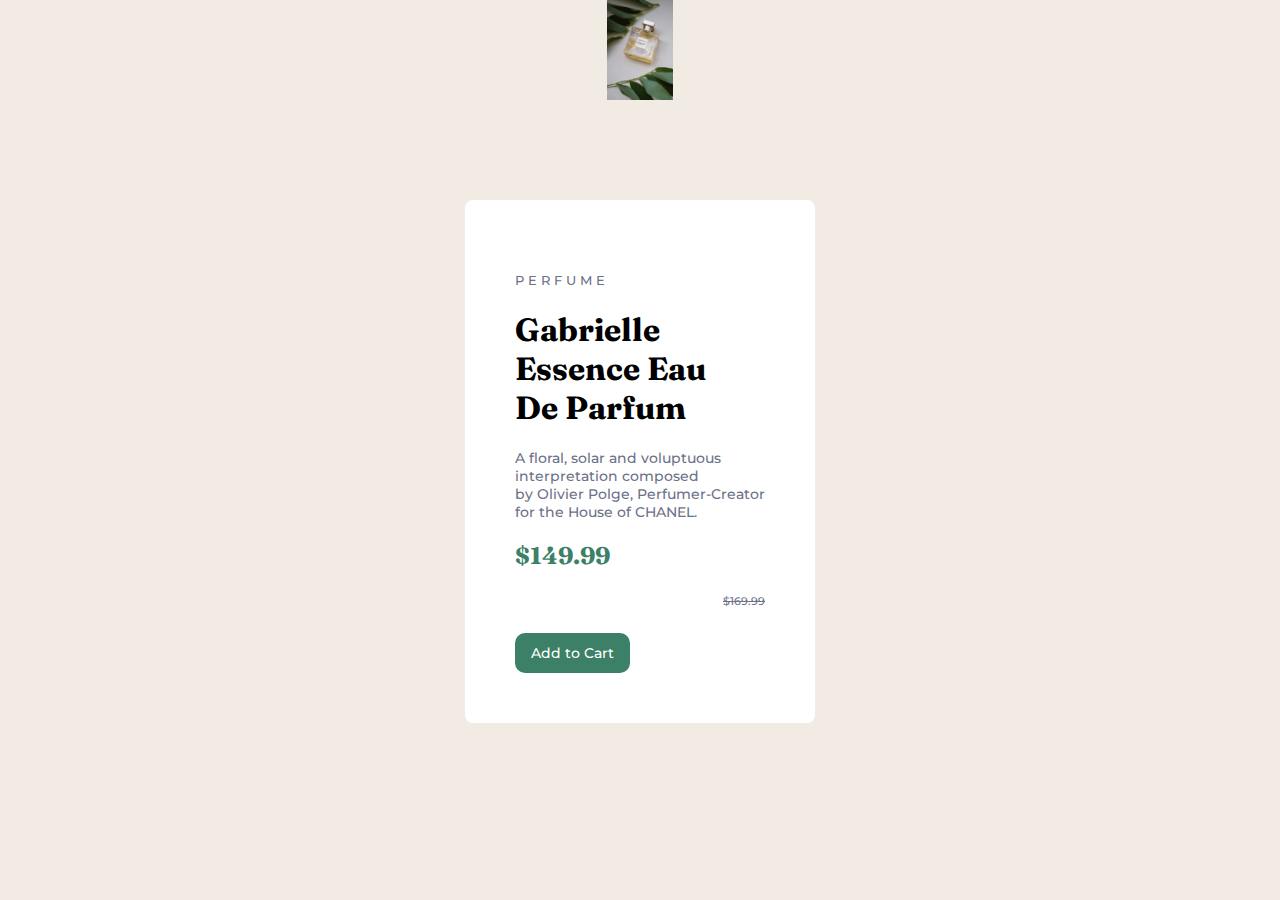
==== index.html @ 162335ca "organization" ====
<!DOCTYPE html>
<html lang="en">

<head>
  <meta charset="UTF-8">
  <meta name="viewport" content="width=device-width, initial-scale=1.0">
  <!-- displays site properly based on user's device -->
  <link rel="stylesheet" href="style.css" />

  <link rel="icon" type="image/png" sizes="32x32" href="./images/favicon-32x32.png">
  <title>Frontend Mentor | Product preview card component</title>
</head>

<body>
  <img src="images/image-product-desktop.jpg" alt="Imagem Promocional de um Eau De Parfum" height="100" align="left" />
  <header>
    <h5>P E R F U M E</h5>
    <h1>Gabrielle <br> Essence Eau <br> De Parfum</h1>
    <p>
      A floral, solar and voluptuous <br> interpretation composed <br> by Olivier Polge,
      Perfumer-Creator <br> for the House of CHANEL.
    </p>
    <h2>$149.99</h2>
    <h6><s>$169.99</s></h6>
    <button>Add to Cart</button>
  </header>

</body>

</html>

<!--<div class="attribution">
  Challenge by <a href="https://www.frontendmentor.io?ref=challenge" target="_blank">Frontend Mentor</a>.
  Coded by <a href="#">Your Name Here</a>.
</div>
.attribution {
      font-size: 11px;
      text-align: center;
    }

    .attribution a {
      color: hsl(228, 45%, 44%);
    }
---- style.css ----
@import url("https://fonts.googleapis.com/css2?family=Fraunces:opsz,wght@9..144,700&family=Montserrat:wght@500;700&display=swap");
html,
body {
  background-color: hsl(30, 38%, 92%);
  width: 100%;
  height: 100%;
  margin: 0;
  border: 0;
}
body {
  display: flex;
  align-items: center;
  flex-direction: column;
}
header {
  font-family: "Fraunces", serif;
  font-weight: 700;
  padding: 50px 50px;
  border-radius: 8px;
  background-color: #ffffff;
  margin-top: 100px;
  margin-bottom: 30px;
}
p {
  font-size: 14px;
  font-family: "Montserrat", sans-serif;
  font-weight: 500;
  color: hsl(228, 12%, 48%);
}
h2 {
  font-family: "Fraunces", serif;
  font-weight: 700;
  color: hsl(158, 36%, 37%);
}
h5 {
  text-align: left;
  font-family: "Montserrat", sans-serif;
  font-weight: 500;
  color: hsl(228, 12%, 48%);
}
h6 {
  text-align: right;
  font-family: "Montserrat", sans-serif;
  font-weight: 500;
  color: hsl(228, 12%, 48%);
}
button {
  background-color: hsl(158, 36%, 37%);
  border-radius: 10px;
  border-style: none;
  box-sizing: border-box;
  color: #ffffff;
  cursor: pointer;
  display: inline-block;
  font-family: "Montserrat", sans-serif;
  font-size: 14px;
  font-weight: 500;
  height: 40px;
  padding: 10px 16px;
  position: relative;
  text-align: center;
}
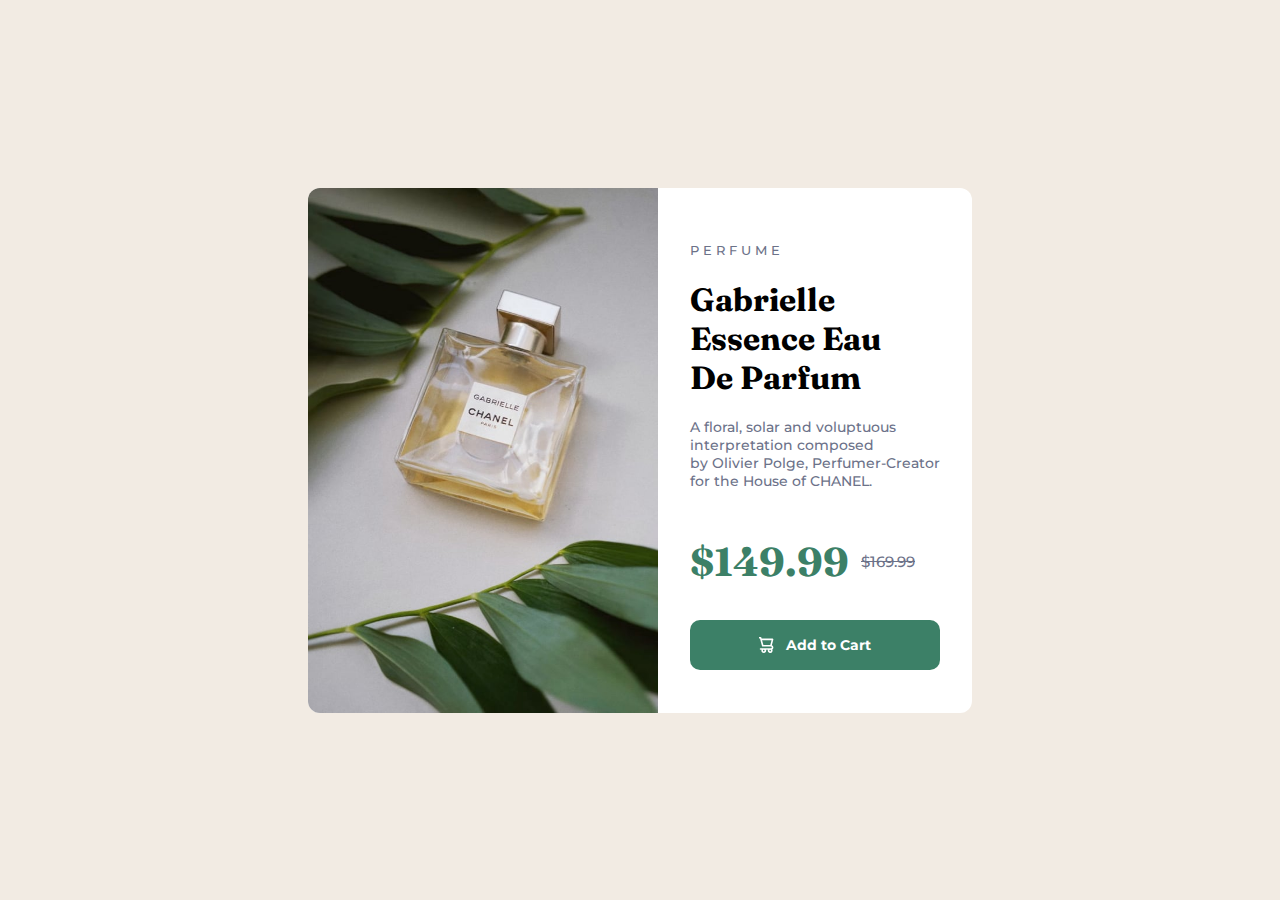
==== commit a171ee6b: "Correção de itens" ====
--- a/index.html
+++ b/index.html
@@ -8,22 +8,27 @@
   <link rel="stylesheet" href="style.css" />
 
   <link rel="icon" type="image/png" sizes="32x32" href="./images/favicon-32x32.png">
+
   <title>Frontend Mentor | Product preview card component</title>
 </head>
 
 <body>
-  <img src="images/image-product-desktop.jpg" alt="Imagem Promocional de um Eau De Parfum" height="100" align="left" />
-  <header>
-    <h5>P E R F U M E</h5>
-    <h1>Gabrielle <br> Essence Eau <br> De Parfum</h1>
-    <p>
-      A floral, solar and voluptuous <br> interpretation composed <br> by Olivier Polge,
-      Perfumer-Creator <br> for the House of CHANEL.
-    </p>
-    <h2>$149.99</h2>
-    <h6><s>$169.99</s></h6>
-    <button>Add to Cart</button>
-  </header>
+  <div id="caixa">
+    <img id="perfume" src="images/image-product-desktop.jpg" alt="Imagem Promocional de um Eau De Parfum" />
+    <header>
+      <h5>P E R F U M E</h5>
+      <h1>Gabrielle <br> Essence Eau <br> De Parfum</h1>
+      <p>
+        A floral, solar and voluptuous <br> interpretation composed <br> by Olivier Polge,
+        Perfumer-Creator <br> for the House of CHANEL.
+      </p>
+      <div id="precos">
+        <h2>$149.99</h2>
+        <h6><s>$169.99</s></h6>
+      </div>
+      <button><img id="carrinho" src="images/icon-cart.svg" alt="Imagem de um carrinho de Supermercado" />Add to Cart</button>
+    </header>  
+  </div>
 
 </body>
 
--- a/style.css
+++ b/style.css
@@ -10,16 +10,34 @@
 body {
   display: flex;
   align-items: center;
-  flex-direction: column;
+  justify-content: center;
+}
+#precos {
+  align-items: center;
+  display: flex;
+}
+#precos h6 {
+  margin-left: 12px;
+}
+#caixa {
+  border-radius: 12px;
+  background-color: #ffffff;
+  display: flex;
+}
+#caixa #perfume {
+  border-radius: 12px 0px 0px 12px;
+  height: 100%;
+  width: 350px;
+  object-fit: cover;
+}
+#carrinho {
+  margin-right: 12px;
 }
 header {
   font-family: "Fraunces", serif;
   font-weight: 700;
-  padding: 50px 50px;
+  padding: 32px;
   border-radius: 8px;
-  background-color: #ffffff;
-  margin-top: 100px;
-  margin-bottom: 30px;
 }
 p {
   font-size: 14px;
@@ -31,6 +49,7 @@
   font-family: "Fraunces", serif;
   font-weight: 700;
   color: hsl(158, 36%, 37%);
+  font-size: 40px;
 }
 h5 {
   text-align: left;
@@ -39,6 +58,7 @@
   color: hsl(228, 12%, 48%);
 }
 h6 {
+  font-size: 15px;
   text-align: right;
   font-family: "Montserrat", sans-serif;
   font-weight: 500;
@@ -51,12 +71,15 @@
   box-sizing: border-box;
   color: #ffffff;
   cursor: pointer;
-  display: inline-block;
+  display: flex;
   font-family: "Montserrat", sans-serif;
   font-size: 14px;
-  font-weight: 500;
-  height: 40px;
+  font-weight: 700;
+  height: 50px;
   padding: 10px 16px;
   position: relative;
   text-align: center;
+  width: 100%;
+  align-items: center;
+  justify-content: center;
 }
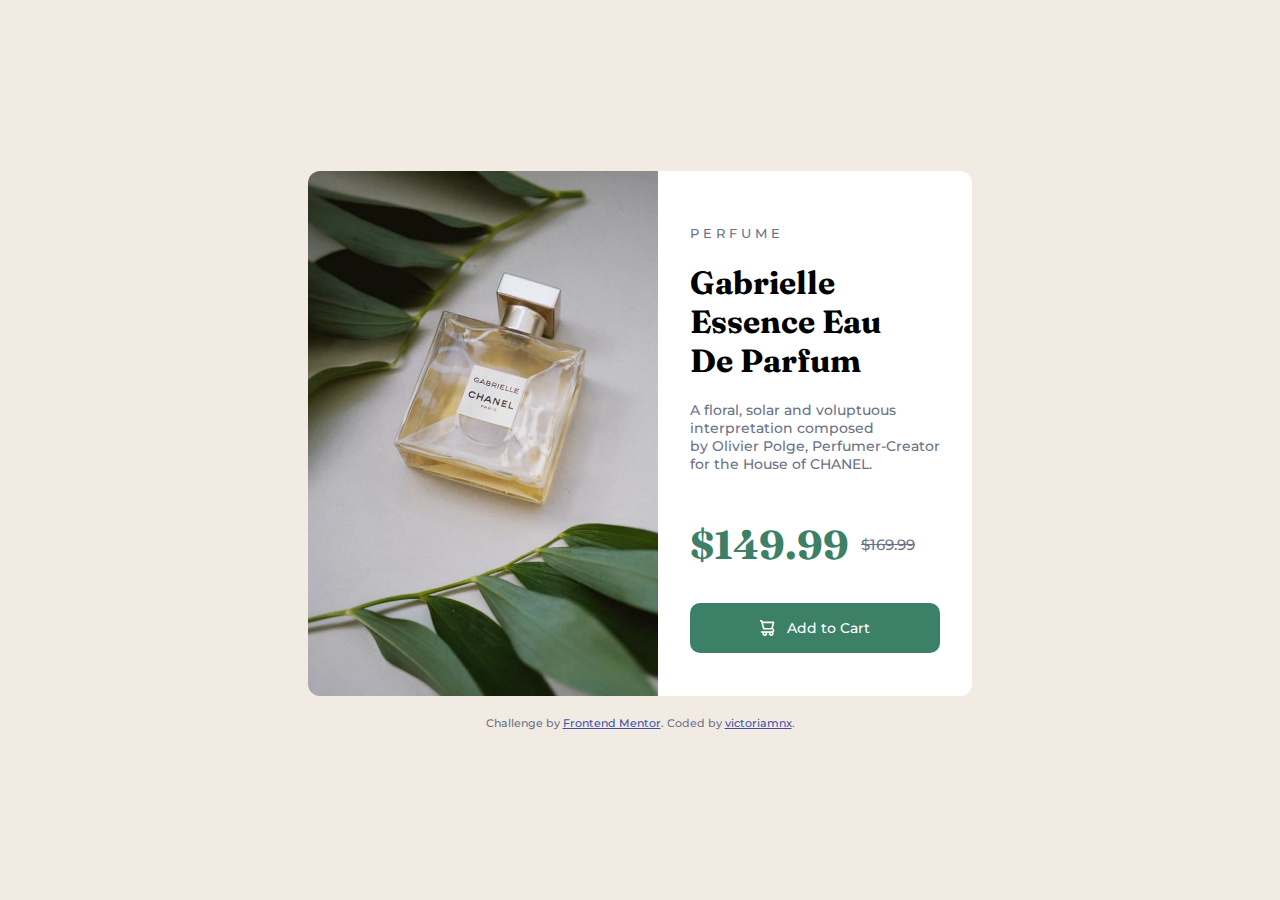
==== commit 76e25af3: "new organization" ====
--- a/index.html
+++ b/index.html
@@ -9,12 +9,13 @@
 
   <link rel="icon" type="image/png" sizes="32x32" href="./images/favicon-32x32.png">
 
-  <title>Frontend Mentor | Product preview card component</title>
+  <title>Frontend Mentor | Product Preview Card Component</title>
+
 </head>
 
 <body>
   <div id="caixa">
-    <img id="perfume" src="images/image-product-desktop.jpg" alt="Imagem Promocional de um Eau De Parfum" />
+    <img id="perfume" src="images/image-product-desktop.jpg" alt="Gabrielle Eau De Parfum" />
     <header>
       <h5>P E R F U M E</h5>
       <h1>Gabrielle <br> Essence Eau <br> De Parfum</h1>
@@ -26,23 +27,15 @@
         <h2>$149.99</h2>
         <h6><s>$169.99</s></h6>
       </div>
-      <button><img id="carrinho" src="images/icon-cart.svg" alt="Imagem de um carrinho de Supermercado" />Add to Cart</button>
-    </header>  
+      <button><img id="carrinho" src="images/icon-cart.svg" alt="Carrinho de Supermercado" />Add to Cart</button>
+    </header>
   </div>
-
+  <footer class="attribution">
+    <span>Challenge by&nbsp;</span>
+    <a href="https://www.frontendmentor.io?ref=challenge" target="_blank">Frontend Mentor</a>
+    <span>. Coded by&nbsp;</span>
+    <a href="https://github.com/victoriamnx">victoriamnx</a>
+    <span>.</span>
 </body>
 
 </html>
-
-<!--<div class="attribution">
-  Challenge by <a href="https://www.frontendmentor.io?ref=challenge" target="_blank">Frontend Mentor</a>.
-  Coded by <a href="#">Your Name Here</a>.
-</div>
-.attribution {
-      font-size: 11px;
-      text-align: center;
-    }
-
-    .attribution a {
-      color: hsl(228, 45%, 44%);
-    }--- a/style.css
+++ b/style.css
@@ -1,6 +1,9 @@
 @import url("https://fonts.googleapis.com/css2?family=Fraunces:opsz,wght@9..144,700&family=Montserrat:wght@500;700&display=swap");
 html,
 body {
+  font-family: "Montserrat", sans-serif;
+  font-weight: 500;
+  color: hsl(228, 12%, 48%);
   background-color: hsl(30, 38%, 92%);
   width: 100%;
   height: 100%;
@@ -11,6 +14,7 @@
   display: flex;
   align-items: center;
   justify-content: center;
+  flex-direction: column;
 }
 #precos {
   align-items: center;
@@ -45,6 +49,11 @@
   font-weight: 500;
   color: hsl(228, 12%, 48%);
 }
+h1 {
+  font-family: "Fraunces", serif;
+  font-weight: 700;
+  color: hsl(0, 0%, 0%);
+}
 h2 {
   font-family: "Fraunces", serif;
   font-weight: 700;
@@ -74,7 +83,7 @@
   display: flex;
   font-family: "Montserrat", sans-serif;
   font-size: 14px;
-  font-weight: 700;
+  font-weight: 500;
   height: 50px;
   padding: 10px 16px;
   position: relative;
@@ -83,3 +92,15 @@
   align-items: center;
   justify-content: center;
 }
+button:hover {
+  background-color: hsl(158, 49%, 15%);
+}
+.attribution {
+  display: flex;
+  font-size: 11px;
+  text-align: center;
+  margin-top: 20px;
+}
+.attribution a {
+  color: hsl(228, 45%, 44%);
+}
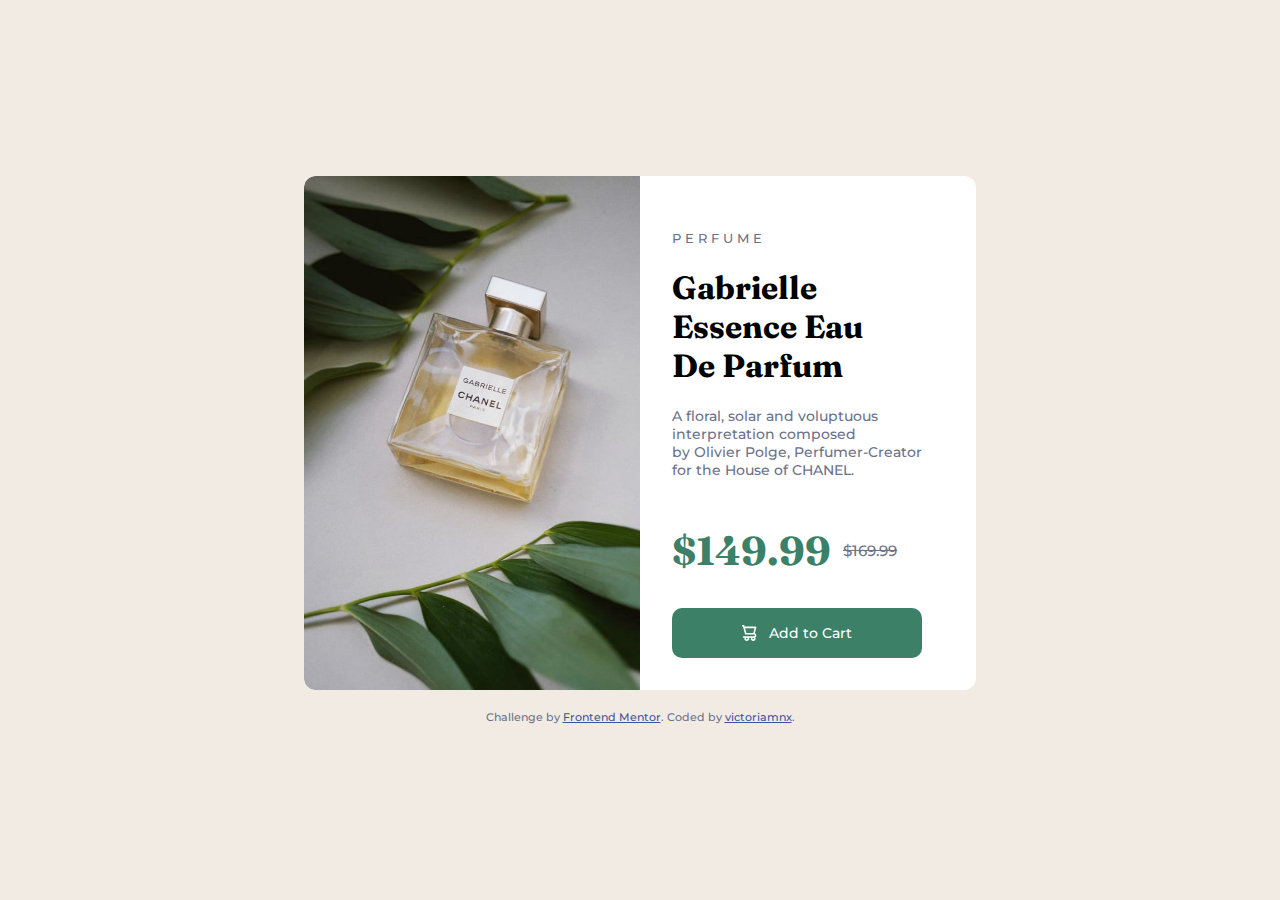
==== commit d9be7ff4: "fix: responsiveness" ====
--- a/index.html
+++ b/index.html
@@ -15,7 +15,10 @@
 
 <body>
   <div id="caixa">
-    <img id="perfume" src="images/image-product-desktop.jpg" alt="Gabrielle Eau De Parfum" />
+    <div id="imagens">
+    <img id="desktop" src="components/images/image-product-desktop.jpg" alt="Gabrielle Eau De Parfum" />
+    <img id="mobile" src="components/images/image-product-mobile.jpg" alt="Gabrielle Eau De Parfum" />
+    </div>
     <header>
       <h5>P E R F U M E</h5>
       <h1>Gabrielle <br> Essence Eau <br> De Parfum</h1>
@@ -27,7 +30,7 @@
         <h2>$149.99</h2>
         <h6><s>$169.99</s></h6>
       </div>
-      <button><img id="carrinho" src="images/icon-cart.svg" alt="Carrinho de Supermercado" />Add to Cart</button>
+      <button><img id="carrinho" src="components/images/icon-cart.svg" alt="Carrinho de Supermercado" />Add to Cart</button>
     </header>
   </div>
   <footer class="attribution">
--- a/style.css
+++ b/style.css
@@ -16,26 +16,36 @@
   justify-content: center;
   flex-direction: column;
 }
+#caixa {
+  background-color: #ffffff;
+  display: flex;
+  width: 672px;
+  border-radius: 12px;
+  overflow: hidden;
+}
+#caixa #imagens {
+  border-radius: 10px 0px 0px 10px;
+  display: flex;
+  width: 336px;
+  overflow: hidden;
+}
+#caixa #imagens #desktop {
+  display: block;
+  width: 336px;
+}
+#caixa #imagens #mobile {
+  display: none;
+  width: 336px;
+}
+#carrinho {
+  margin-right: 12px;
+}
 #precos {
   align-items: center;
   display: flex;
 }
 #precos h6 {
   margin-left: 12px;
-}
-#caixa {
-  border-radius: 12px;
-  background-color: #ffffff;
-  display: flex;
-}
-#caixa #perfume {
-  border-radius: 12px 0px 0px 12px;
-  height: 100%;
-  width: 350px;
-  object-fit: cover;
-}
-#carrinho {
-  margin-right: 12px;
 }
 header {
   font-family: "Fraunces", serif;
@@ -104,3 +114,18 @@
 .attribution a {
   color: hsl(228, 45%, 44%);
 }
+
+@media screen and (max-width: 692px) {
+  #caixa {
+    flex-direction: column;
+    width: 336px;
+  }
+
+  #caixa #imagens #desktop {
+    display: none;
+  }
+
+  #caixa #imagens #mobile {
+    display: block;
+  }
+}
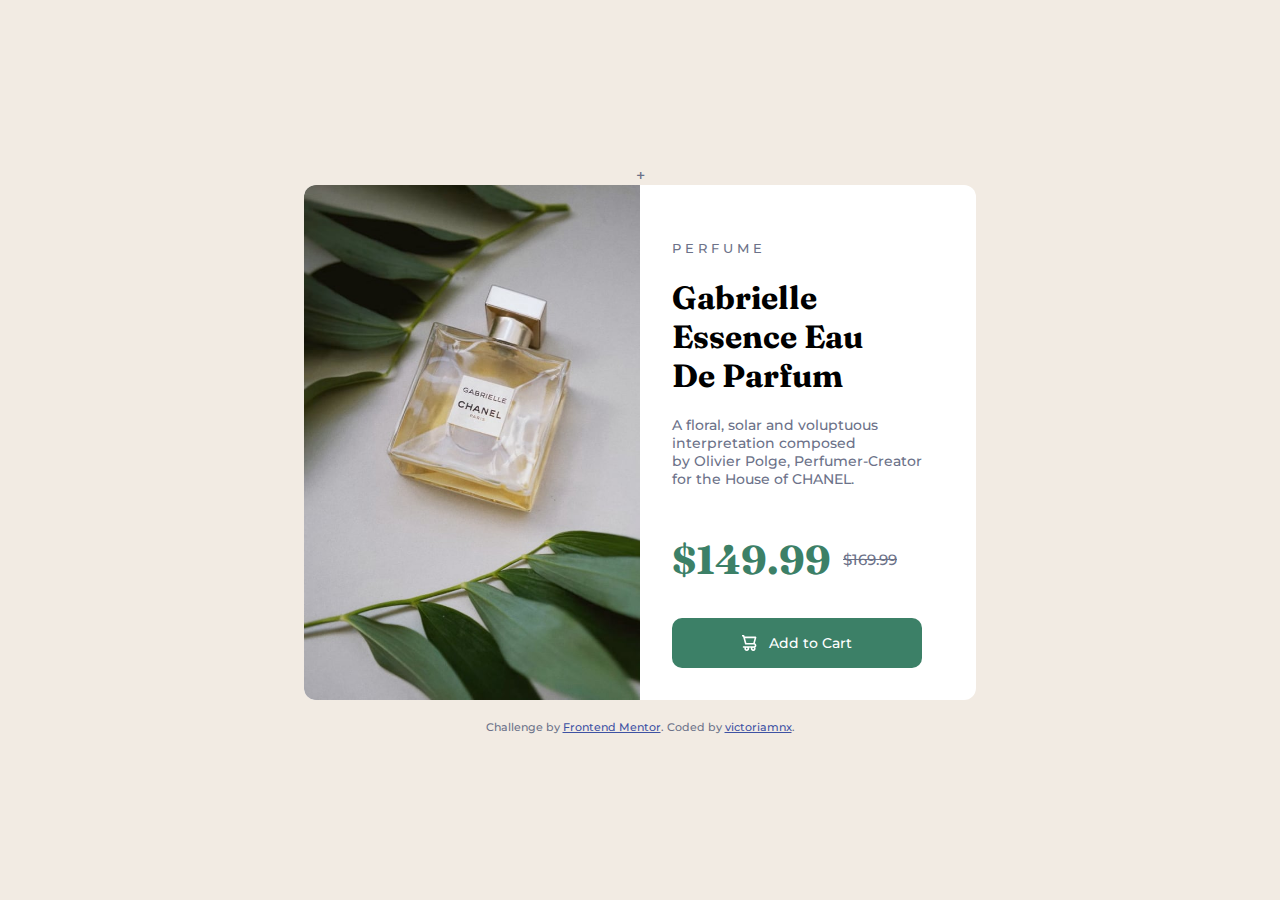
==== commit ef53e9f4: "Merge branch 'main' of https://github.com/victoriamnx/First-Challenge" ====
--- a/index.html
+++ b/index.html
@@ -4,10 +4,10 @@
 <head>
   <meta charset="UTF-8">
   <meta name="viewport" content="width=device-width, initial-scale=1.0">
-  <!-- displays site properly based on user's device -->
-  <link rel="stylesheet" href="style.css" />
+  <!-- displays site properly based on user's device -->+
 
   <link rel="icon" type="image/png" sizes="32x32" href="./images/favicon-32x32.png">
+  <link rel="stylesheet" href="style.css" />
 
   <title>Frontend Mentor | Product Preview Card Component</title>
 
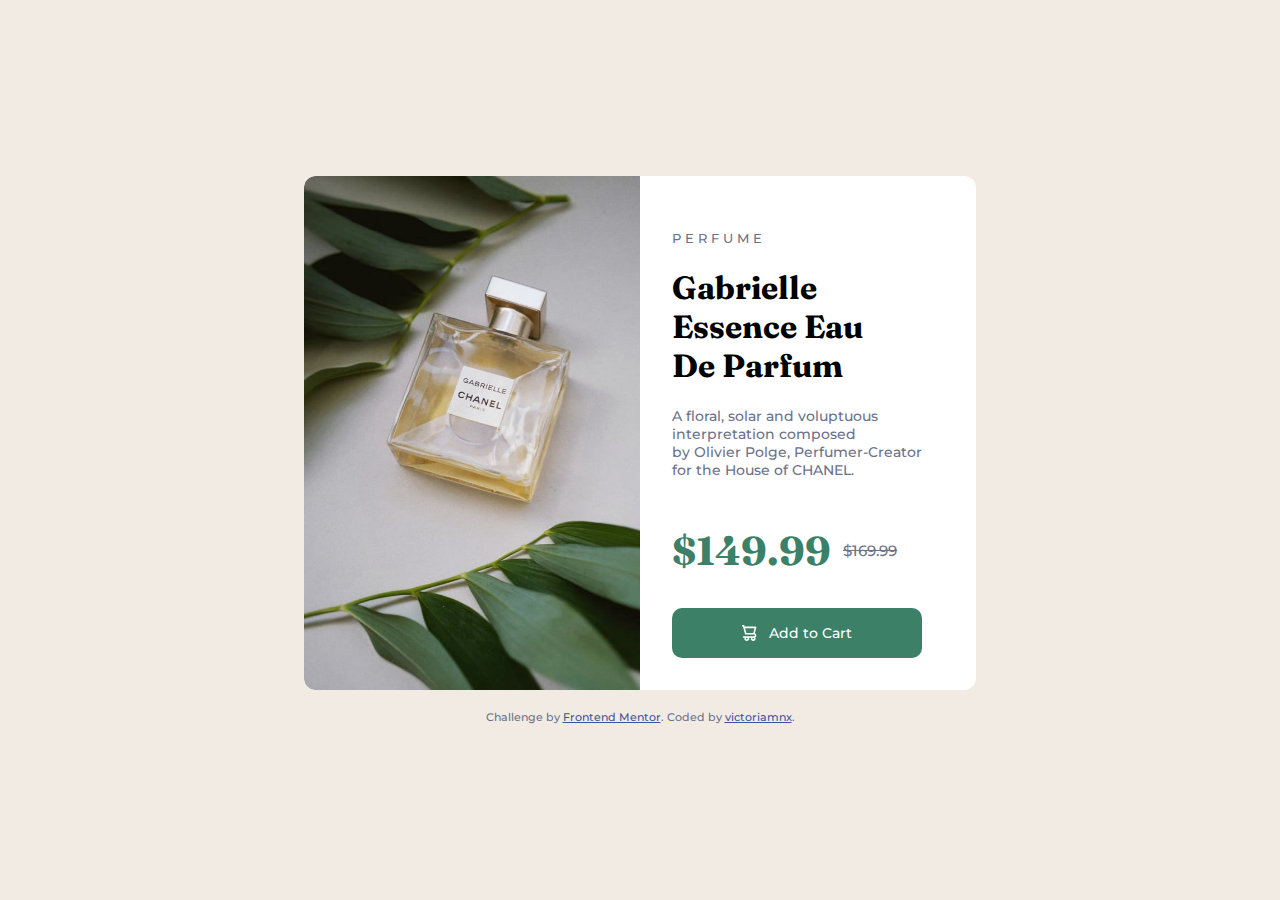
==== commit b7e3d681: "fix: index" ====
--- a/index.html
+++ b/index.html
@@ -4,7 +4,7 @@
 <head>
   <meta charset="UTF-8">
   <meta name="viewport" content="width=device-width, initial-scale=1.0">
-  <!-- displays site properly based on user's device -->+
+  <!-- displays site properly based on user's device -->
 
   <link rel="icon" type="image/png" sizes="32x32" href="./images/favicon-32x32.png">
   <link rel="stylesheet" href="style.css" />
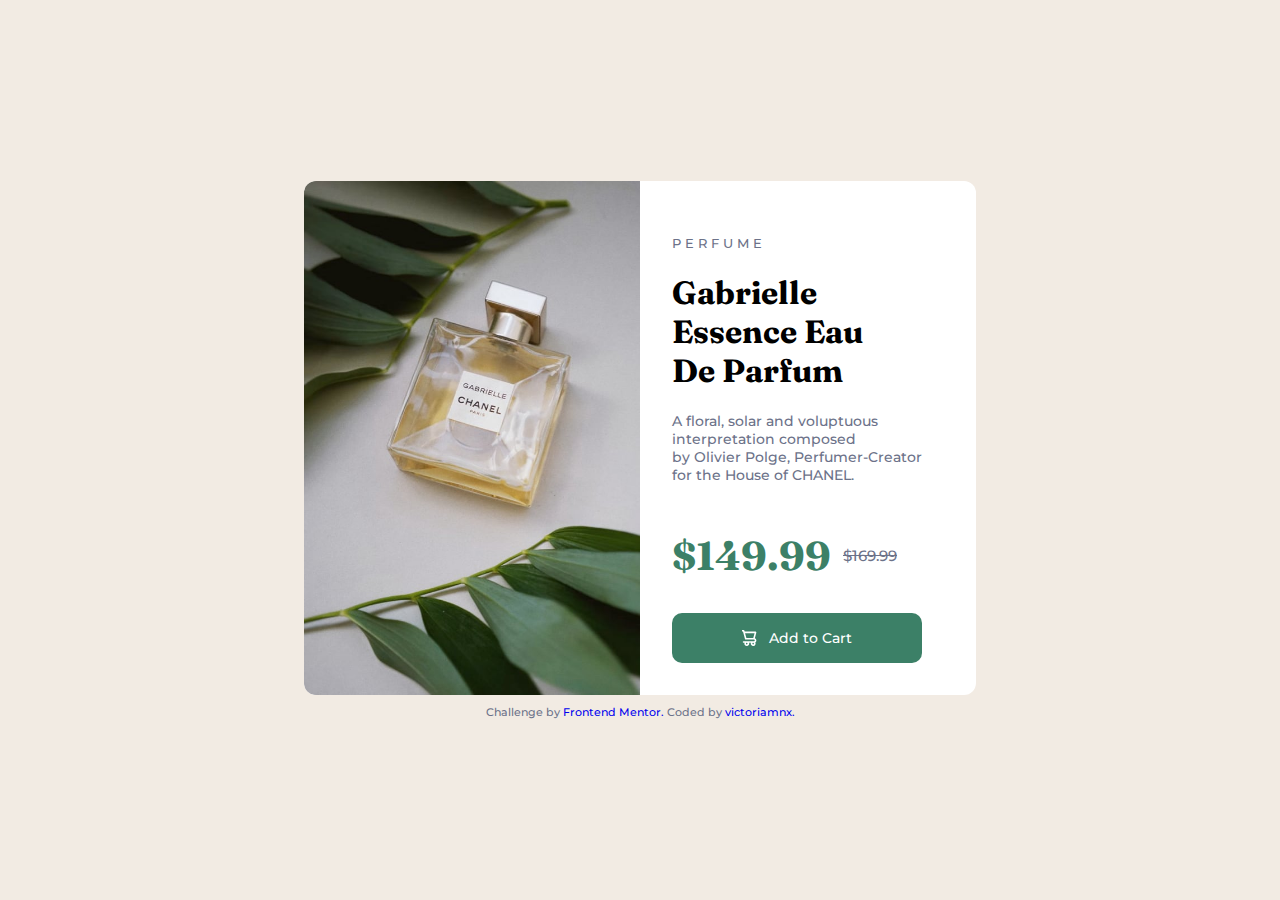
==== commit 0583cd27: "fix: link decoration" ====
--- a/index.html
+++ b/index.html
@@ -16,8 +16,8 @@
 <body>
   <div id="caixa">
     <div id="imagens">
-    <img id="desktop" src="components/images/image-product-desktop.jpg" alt="Gabrielle Eau De Parfum" />
-    <img id="mobile" src="components/images/image-product-mobile.jpg" alt="Gabrielle Eau De Parfum" />
+      <img id="desktop" src="components/images/image-product-desktop.jpg" alt="Gabrielle Eau De Parfum" />
+      <img id="mobile" src="components/images/image-product-mobile.jpg" alt="Gabrielle Eau De Parfum" />
     </div>
     <header>
       <h5>P E R F U M E</h5>
@@ -30,15 +30,15 @@
         <h2>$149.99</h2>
         <h6><s>$169.99</s></h6>
       </div>
-      <button><img id="carrinho" src="components/images/icon-cart.svg" alt="Carrinho de Supermercado" />Add to Cart</button>
+      <button><img id="carrinho" src="components/images/icon-cart.svg" alt="Carrinho de Supermercado" />Add to
+        Cart</button>
     </header>
   </div>
-  <footer class="attribution">
-    <span>Challenge by&nbsp;</span>
-    <a href="https://www.frontendmentor.io?ref=challenge" target="_blank">Frontend Mentor</a>
-    <span>. Coded by&nbsp;</span>
-    <a href="https://github.com/victoriamnx">victoriamnx</a>
-    <span>.</span>
+  
+  <div class="attribution">
+      <span>Challenge by&nbsp;</span><a href="https://www.frontendmentor.io?ref=challenge" target="_blank">Frontend Mentor.</a>
+      <span> Coded by&nbsp;</span><a href="https://github.com/victoriamnx">victoriamnx.</a>
+    </div>
 </body>
 
-</html>
+</html>--- a/style.css
+++ b/style.css
@@ -105,14 +105,30 @@
 button:hover {
   background-color: hsl(158, 49%, 15%);
 }
+
 .attribution {
-  display: flex;
+  padding-top: 10px;
+  text-align: center;
+  font-family: "Montserrat", sans-serif;
+  color: hsl(228, 12%, 48%);
   font-size: 11px;
-  text-align: center;
-  margin-top: 20px;
 }
-.attribution a {
-  color: hsl(228, 45%, 44%);
+
+a:link {
+  text-decoration: none;
+}
+
+a:visited {
+  color: hsl(228, 12%, 48%);
+  text-decoration: none;
+}
+
+a:hover {
+  text-decoration: underline;
+}
+
+a:active {
+  text-decoration: underline;
 }
 
 @media screen and (max-width: 692px) {
